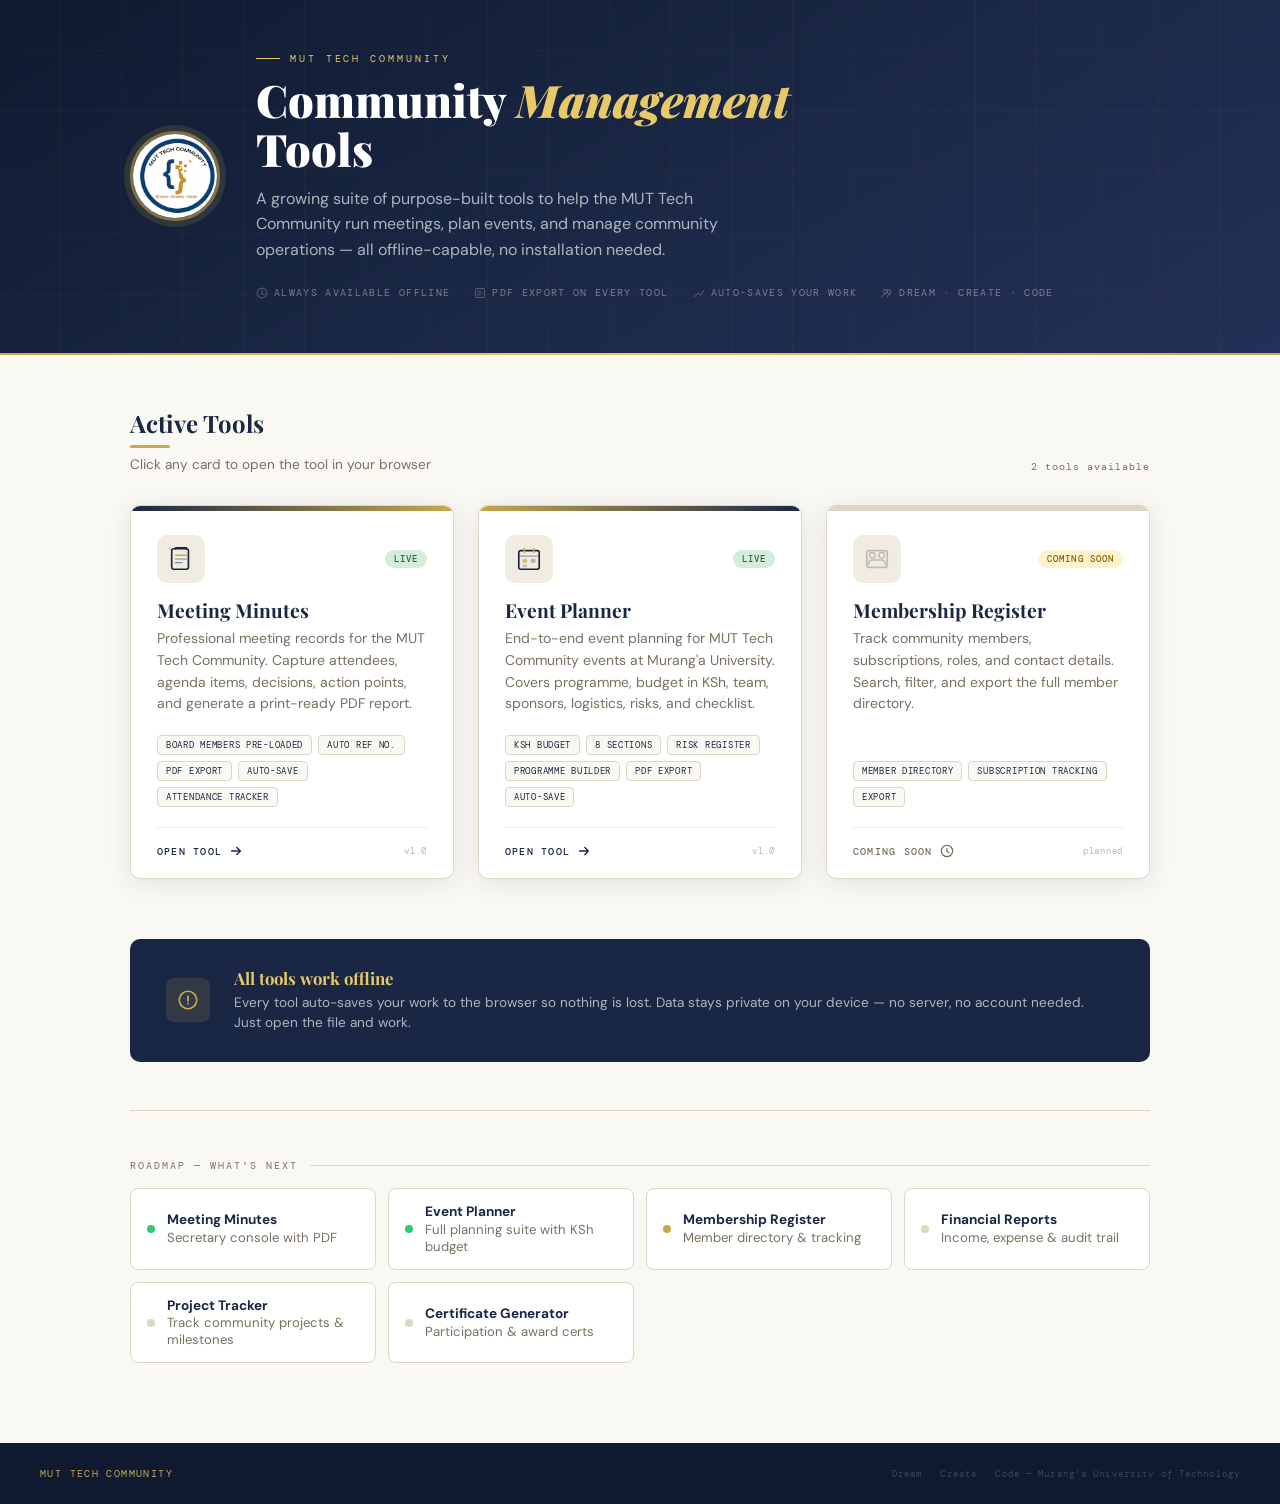
==== index.html @ bc222df1 "fix: typo, file ext being duplicated" ====
<!DOCTYPE html>
<html lang="en">
<head>
<meta charset="UTF-8"/>
<meta name="viewport" content="width=device-width, initial-scale=1.0"/>
<title>MUT Tech Community — Community Tools</title>
<link href="https://fonts.googleapis.com/css2?family=Playfair+Display:ital,wght@0,700;0,900;1,700&family=DM+Sans:wght@300;400;500;600&family=DM+Mono:wght@400;500&display=swap" rel="stylesheet"/>
<style>
*,*::before,*::after{box-sizing:border-box;margin:0;padding:0}

:root{
  --navy:#1a2744;
  --navy2:#243057;
  --navy3:#0f1a30;
  --gold:#c9a84c;
  --gold2:#e8c96a;
  --gold3:#f5dfa0;
  --cream:#faf8f3;
  --warm:#f0ece0;
  --border:#ddd6c4;
  --text:#1a1a1a;
  --muted:#7a7060;
  --white:#ffffff;
  --card-shadow:0 4px 24px rgba(26,39,68,0.10);
  --card-shadow-hover:0 12px 40px rgba(26,39,68,0.18);
}

html{scroll-behavior:smooth}

body{
  background:var(--cream);
  color:var(--text);
  font-family:'DM Sans',sans-serif;
  min-height:100vh;
  overflow-x:hidden;
}

/* ── HERO HEADER ── */
.hero{
  background:linear-gradient(150deg, var(--navy3) 0%, var(--navy) 50%, var(--navy2) 100%);
  color:var(--white);
  padding:0;
  position:relative;
  overflow:hidden;
}

/* Geometric background pattern */
.hero::before{
  content:'';
  position:absolute;
  inset:0;
  background-image:
    repeating-linear-gradient(0deg, transparent, transparent 60px, rgba(201,168,76,0.04) 60px, rgba(201,168,76,0.04) 61px),
    repeating-linear-gradient(90deg, transparent, transparent 60px, rgba(201,168,76,0.04) 60px, rgba(201,168,76,0.04) 61px);
  pointer-events:none;
}
.hero::after{
  content:'';
  position:absolute;
  bottom:-2px;left:0;right:0;height:4px;
  background:linear-gradient(90deg, var(--gold), var(--gold2), var(--gold));
}

.hero-inner{
  max-width:1100px;
  margin:0 auto;
  padding:52px 40px 56px;
  display:flex;
  align-items:center;
  gap:36px;
  position:relative;
  z-index:1;
}

.hero-logo-wrap{
  flex-shrink:0;
  width:90px;height:90px;
  border-radius:50%;
  border:3px solid rgba(201,168,76,0.6);
  overflow:hidden;
  box-shadow:0 0 0 6px rgba(201,168,76,0.15);
  animation:logoIn 0.7s cubic-bezier(.22,1,.36,1) both;
}
.hero-logo-wrap img{width:100%;height:100%;object-fit:cover}

@keyframes logoIn{from{opacity:0;transform:scale(0.7)}to{opacity:1;transform:scale(1)}}

.hero-text{animation:textIn 0.7s 0.12s cubic-bezier(.22,1,.36,1) both}
@keyframes textIn{from{opacity:0;transform:translateY(18px)}to{opacity:1;transform:translateY(0)}}

.hero-eyebrow{
  font-family:'DM Mono',monospace;
  font-size:0.65rem;
  letter-spacing:0.28em;
  text-transform:uppercase;
  color:var(--gold2);
  margin-bottom:10px;
  display:flex;
  align-items:center;
  gap:10px;
}
.hero-eyebrow::before{content:'';display:block;width:24px;height:1.5px;background:var(--gold2)}

.hero-title{
  font-family:'Playfair Display',serif;
  font-size:clamp(1.9rem,4vw,2.8rem);
  font-weight:900;
  line-height:1.1;
  margin-bottom:12px;
  color:var(--white);
}
.hero-title em{
  font-style:italic;
  color:var(--gold2);
}

.hero-tagline{
  font-size:1rem;
  color:rgba(255,255,255,0.65);
  max-width:520px;
  line-height:1.6;
  margin-bottom:24px;
}

.hero-meta{
  display:flex;
  gap:24px;
  flex-wrap:wrap;
}
.hero-meta-item{
  font-family:'DM Mono',monospace;
  font-size:0.6rem;
  letter-spacing:0.14em;
  text-transform:uppercase;
  color:rgba(255,255,255,0.4);
  display:flex;
  align-items:center;
  gap:6px;
}
.hero-meta-item svg{opacity:0.6}

/* ── MAIN CONTENT ── */
.content{
  max-width:1100px;
  margin:0 auto;
  padding:52px 40px 80px;
}

/* ── SECTION HEADER ── */
.section-header{
  margin-bottom:32px;
  display:flex;
  align-items:flex-end;
  justify-content:space-between;
  gap:16px;
}
.section-title{
  font-family:'Playfair Display',serif;
  font-size:1.5rem;
  font-weight:700;
  color:var(--navy);
  position:relative;
}
.section-title::after{
  content:'';
  display:block;
  margin-top:6px;
  width:40px;height:3px;
  background:var(--gold);
  border-radius:2px;
}
.section-sub{
  font-size:0.85rem;
  color:var(--muted);
  margin-top:8px;
  font-weight:400;
}
.section-count{
  font-family:'DM Mono',monospace;
  font-size:0.62rem;
  letter-spacing:0.1em;
  color:var(--muted);
  white-space:nowrap;
}

/* ── TOOLS GRID ── */
.tools-grid{
  display:grid;
  grid-template-columns:repeat(auto-fill, minmax(320px, 1fr));
  gap:24px;
  margin-bottom:60px;
}

/* ── TOOL CARD ── */
.tool-card{
  background:var(--white);
  border:1px solid var(--border);
  border-radius:10px;
  overflow:hidden;
  text-decoration:none;
  color:inherit;
  display:flex;
  flex-direction:column;
  box-shadow:var(--card-shadow);
  transition:transform 0.22s cubic-bezier(.22,1,.36,1), box-shadow 0.22s ease, border-color 0.22s ease;
  animation:cardIn 0.5s cubic-bezier(.22,1,.36,1) both;
}
.tool-card:hover{
  transform:translateY(-5px);
  box-shadow:var(--card-shadow-hover);
  border-color:var(--gold);
}

@keyframes cardIn{from{opacity:0;transform:translateY(24px)}to{opacity:1;transform:translateY(0)}}
.tool-card:nth-child(1){animation-delay:0.05s}
.tool-card:nth-child(2){animation-delay:0.12s}
.tool-card:nth-child(3){animation-delay:0.19s}
.tool-card:nth-child(4){animation-delay:0.26s}
.tool-card:nth-child(5){animation-delay:0.33s}
.tool-card:nth-child(6){animation-delay:0.40s}

.card-stripe{
  height:5px;
  background:linear-gradient(90deg, var(--navy), var(--gold));
}

.card-body{
  padding:24px 26px 20px;
  flex:1;
  display:flex;
  flex-direction:column;
}

.card-icon-row{
  display:flex;
  align-items:center;
  justify-content:space-between;
  margin-bottom:16px;
}

.card-icon{
  width:48px;height:48px;
  background:var(--warm);
  border-radius:10px;
  display:flex;
  align-items:center;
  justify-content:center;
  flex-shrink:0;
  transition:background 0.2s;
}
.tool-card:hover .card-icon{background:rgba(26,39,68,0.08)}

.card-status{
  font-family:'DM Mono',monospace;
  font-size:0.56rem;
  letter-spacing:0.12em;
  text-transform:uppercase;
  padding:3px 9px;
  border-radius:10px;
  font-weight:500;
}
.status-live{background:#d4edda;color:#1e6b3c}
.status-soon{background:#fff3cd;color:#856404}
.status-planned{background:var(--warm);color:var(--muted)}

.card-name{
  font-family:'Playfair Display',serif;
  font-size:1.2rem;
  font-weight:700;
  color:var(--navy);
  margin-bottom:6px;
  line-height:1.2;
}

.card-desc{
  font-size:0.875rem;
  color:var(--muted);
  line-height:1.55;
  flex:1;
  margin-bottom:20px;
}

.card-features{
  display:flex;
  flex-wrap:wrap;
  gap:6px;
  margin-bottom:20px;
}
.feature-tag{
  font-family:'DM Mono',monospace;
  font-size:0.56rem;
  letter-spacing:0.08em;
  text-transform:uppercase;
  background:var(--cream);
  border:1px solid var(--border);
  color:var(--navy);
  padding:3px 8px;
  border-radius:4px;
}

.card-footer{
  border-top:1px solid var(--warm);
  padding-top:16px;
  display:flex;
  align-items:center;
  justify-content:space-between;
}
.card-open-btn{
  font-family:'DM Mono',monospace;
  font-size:0.65rem;
  letter-spacing:0.12em;
  text-transform:uppercase;
  color:var(--navy);
  font-weight:500;
  display:flex;
  align-items:center;
  gap:7px;
  transition:gap 0.2s;
}
.tool-card:hover .card-open-btn{gap:11px}
.card-open-btn svg{transition:transform 0.2s}
.tool-card:hover .card-open-btn svg{transform:translateX(3px)}

.card-version{
  font-family:'DM Mono',monospace;
  font-size:0.55rem;
  color:rgba(122,112,96,0.5);
  letter-spacing:0.08em;
}

/* ── COMING SOON CARD ── */
.tool-card.coming-soon{
  opacity:0.6;
  pointer-events:none;
  cursor:default;
}
.tool-card.coming-soon:hover{
  transform:none;
  box-shadow:var(--card-shadow);
  border-color:var(--border);
}

/* ── DIVIDER ── */
.divider{
  border:none;
  border-top:1px solid var(--border);
  margin:48px 0;
}

/* ── INFO STRIP ── */
.info-strip{
  background:var(--navy);
  border-radius:10px;
  padding:28px 36px;
  display:flex;
  align-items:center;
  gap:24px;
  color:var(--white);
}
.info-strip-icon{
  width:44px;height:44px;flex-shrink:0;
  background:rgba(201,168,76,0.15);
  border-radius:8px;
  display:flex;align-items:center;justify-content:center;
}
.info-strip h3{
  font-family:'Playfair Display',serif;
  font-size:1.05rem;
  font-weight:700;
  margin-bottom:4px;
  color:var(--gold2);
}
.info-strip p{font-size:0.85rem;color:rgba(255,255,255,0.65);line-height:1.5}

/* ── ROADMAP ── */
.roadmap{
  margin-top:48px;
}
.roadmap-title{
  font-family:'DM Mono',monospace;
  font-size:0.62rem;
  letter-spacing:0.2em;
  text-transform:uppercase;
  color:var(--muted);
  margin-bottom:16px;
  display:flex;
  align-items:center;
  gap:12px;
}
.roadmap-title::after{content:'';flex:1;height:1px;background:var(--border)}

.roadmap-grid{
  display:grid;
  grid-template-columns:repeat(auto-fill,minmax(200px,1fr));
  gap:12px;
}
.roadmap-item{
  background:var(--white);
  border:1px solid var(--border);
  border-radius:8px;
  padding:14px 16px;
  display:flex;
  align-items:center;
  gap:12px;
}
.roadmap-dot{
  width:8px;height:8px;flex-shrink:0;
  border-radius:50%;
}
.dot-planned{background:var(--border)}
.dot-soon{background:var(--gold)}
.dot-live{background:#2ecc71}

.roadmap-label{
  font-size:0.82rem;
  color:var(--muted);
  line-height:1.3;
}
.roadmap-label strong{color:var(--navy);display:block;font-size:0.85rem}

/* ── FOOTER ── */
.site-footer{
  background:var(--navy3);
  color:rgba(255,255,255,0.4);
  padding:24px 40px;
  display:flex;
  align-items:center;
  justify-content:space-between;
  gap:16px;
  flex-wrap:wrap;
}
.footer-brand{
  font-family:'DM Mono',monospace;
  font-size:0.62rem;
  letter-spacing:0.14em;
  text-transform:uppercase;
  color:var(--gold);
}
.footer-tagline{
  font-family:'DM Mono',monospace;
  font-size:0.58rem;
  letter-spacing:0.12em;
  opacity:0.5;
}

/* ── RESPONSIVE ── */
@media(max-width:640px){
  .hero-inner{flex-direction:column;text-align:center;padding:36px 20px 40px}
  .hero-eyebrow{justify-content:center}
  .content{padding:36px 20px 60px}
  .tools-grid{grid-template-columns:1fr}
  .section-header{flex-direction:column;align-items:flex-start}
  .info-strip{flex-direction:column;text-align:center}
  .site-footer{flex-direction:column;text-align:center}
}
</style>
</head>
<body>

<!-- ═══════════════ HERO ═══════════════ -->
<header class="hero">
  <div class="hero-inner">
    <div class="hero-logo-wrap">
      <img src="[data-uri]" alt="MUT Tech Community Logo"/>
    </div>
    <div class="hero-text">
      <div class="hero-eyebrow">MUT Tech Community</div>
      <h1 class="hero-title">Community <em>Management</em><br/>Tools</h1>
      <p class="hero-tagline">A growing suite of purpose-built tools to help the MUT Tech Community run meetings, plan events, and manage community operations — all offline-capable, no installation needed.</p>
      <div class="hero-meta">
        <span class="hero-meta-item">
          <svg width="12" height="12" viewBox="0 0 16 16" fill="none"><circle cx="8" cy="8" r="6.5" stroke="currentColor" stroke-width="1.4"/><path d="M8 4v4.5l3 1.5" stroke="currentColor" stroke-width="1.4" stroke-linecap="round"/></svg>
          Always available offline
        </span>
        <span class="hero-meta-item">
          <svg width="12" height="12" viewBox="0 0 16 16" fill="none"><rect x="2" y="2" width="12" height="12" rx="2" stroke="currentColor" stroke-width="1.4"/><path d="M5 8h6M5 5.5h4M5 10.5h3" stroke="currentColor" stroke-width="1.3" stroke-linecap="round"/></svg>
          PDF export on every tool
        </span>
        <span class="hero-meta-item">
          <svg width="12" height="12" viewBox="0 0 16 16" fill="none"><path d="M2 13l5-5 3 3 4-6" stroke="currentColor" stroke-width="1.4" stroke-linecap="round" stroke-linejoin="round"/></svg>
          Auto-saves your work
        </span>
        <span class="hero-meta-item">
          <svg width="12" height="12" viewBox="0 0 16 16" fill="none"><circle cx="5.5" cy="6" r="2.5" stroke="currentColor" stroke-width="1.4"/><circle cx="10.5" cy="6" r="2.5" stroke="currentColor" stroke-width="1.4"/><path d="M1 14c0-2.5 2-4.5 4.5-4.5M8 14c0-2.5 2-4.5 4.5-4.5" stroke="currentColor" stroke-width="1.3" stroke-linecap="round"/></svg>
          Dream · Create · Code
        </span>
      </div>
    </div>
  </div>
</header>

<!-- ═══════════════ MAIN CONTENT ═══════════════ -->
<main class="content">

  <!-- Active Tools -->
  <div class="section-header">
    <div>
      <div class="section-title">Active Tools</div>
      <div class="section-sub">Click any card to open the tool in your browser</div>
    </div>
    <span class="section-count" id="tool-count">2 tools available</span>
  </div>

  <div class="tools-grid" id="tools-grid">

    <!-- ── MEETING MINUTES ── -->
    <a class="tool-card" href="meeting-minutes/index.html">
      <div class="card-stripe"></div>
      <div class="card-body">
        <div class="card-icon-row">
          <div class="card-icon">
            <svg width="26" height="26" viewBox="0 0 28 28" fill="none">
              <rect x="4" y="3" width="18" height="22" rx="2" stroke="#1a2744" stroke-width="1.8"/>
              <path d="M8 4V2.5A.5.5 0 018.5 2h11a.5.5 0 01.5.5V4" stroke="#1a2744" stroke-width="1.6"/>
              <line x1="8" y1="10" x2="20" y2="10" stroke="#c9a84c" stroke-width="1.5" stroke-linecap="round"/>
              <line x1="8" y1="14" x2="20" y2="14" stroke="#1a2744" stroke-width="1.3" stroke-linecap="round" opacity="0.5"/>
              <line x1="8" y1="18" x2="15" y2="18" stroke="#1a2744" stroke-width="1.3" stroke-linecap="round" opacity="0.5"/>
            </svg>
          </div>
          <span class="card-status status-live">Live</span>
        </div>
        <div class="card-name">Meeting Minutes</div>
        <div class="card-desc">Professional meeting records for the MUT Tech Community. Capture attendees, agenda items, decisions, action points, and generate a print-ready PDF report.</div>
        <div class="card-features">
          <span class="feature-tag">Board Members Pre-loaded</span>
          <span class="feature-tag">Auto Ref No.</span>
          <span class="feature-tag">PDF Export</span>
          <span class="feature-tag">Auto-save</span>
          <span class="feature-tag">Attendance Tracker</span>
        </div>
        <div class="card-footer">
          <span class="card-open-btn">
            Open Tool
            <svg width="14" height="14" viewBox="0 0 16 16" fill="none"><path d="M3 8h10M9 4l4 4-4 4" stroke="currentColor" stroke-width="1.6" stroke-linecap="round" stroke-linejoin="round"/></svg>
          </span>
          <span class="card-version">v1.0</span>
        </div>
      </div>
    </a>

    <!-- ── EVENT PLANNER ── -->
    <a class="tool-card" href="event-planner/index.html">
      <div class="card-stripe" style="background:linear-gradient(90deg,#c9a84c,#1a2744)"></div>
      <div class="card-body">
        <div class="card-icon-row">
          <div class="card-icon">
            <svg width="26" height="26" viewBox="0 0 28 28" fill="none">
              <rect x="3" y="5" width="22" height="20" rx="2" stroke="#1a2744" stroke-width="1.8"/>
              <path d="M9 3v4M19 3v4" stroke="#c9a84c" stroke-width="1.8" stroke-linecap="round"/>
              <line x1="3" y1="11" x2="25" y2="11" stroke="#1a2744" stroke-width="1.4" opacity="0.4"/>
              <rect x="7" y="14" width="5" height="4" rx="1" fill="#c9a84c" opacity="0.7"/>
              <rect x="16" y="14" width="5" height="4" rx="1" fill="#1a2744" opacity="0.3"/>
              <rect x="7" y="20" width="5" height="3" rx="1" fill="#1a2744" opacity="0.2"/>
            </svg>
          </div>
          <span class="card-status status-live">Live</span>
        </div>
        <div class="card-name">Event Planner</div>
        <div class="card-desc">End-to-end event planning for MUT Tech Community events at Murang'a University. Covers programme, budget in KSh, team, sponsors, logistics, risks, and checklist.</div>
        <div class="card-features">
          <span class="feature-tag">KSh Budget</span>
          <span class="feature-tag">8 Sections</span>
          <span class="feature-tag">Risk Register</span>
          <span class="feature-tag">Programme Builder</span>
          <span class="feature-tag">PDF Export</span>
          <span class="feature-tag">Auto-save</span>
        </div>
        <div class="card-footer">
          <span class="card-open-btn">
            Open Tool
            <svg width="14" height="14" viewBox="0 0 16 16" fill="none"><path d="M3 8h10M9 4l4 4-4 4" stroke="currentColor" stroke-width="1.6" stroke-linecap="round" stroke-linejoin="round"/></svg>
          </span>
          <span class="card-version">v1.0</span>
        </div>
      </div>
    </a>

    <!-- ── COMING SOON PLACEHOLDER ── (example of how to add new tools) -->
    <div class="tool-card coming-soon" aria-disabled="true">
      <div class="card-stripe" style="background:var(--border)"></div>
      <div class="card-body">
        <div class="card-icon-row">
          <div class="card-icon">
            <svg width="26" height="26" viewBox="0 0 28 28" fill="none">
              <rect x="3" y="5" width="22" height="18" rx="2" stroke="#bbb" stroke-width="1.8"/>
              <circle cx="9" cy="10" r="3" stroke="#bbb" stroke-width="1.5"/>
              <circle cx="19" cy="10" r="3" stroke="#bbb" stroke-width="1.5"/>
              <path d="M5 20c0-3.3 1.8-5 4-5h10c2.2 0 4 1.7 4 5" stroke="#bbb" stroke-width="1.5" stroke-linecap="round"/>
            </svg>
          </div>
          <span class="card-status status-soon">Coming Soon</span>
        </div>
        <div class="card-name">Membership Register</div>
        <div class="card-desc">Track community members, subscriptions, roles, and contact details. Search, filter, and export the full member directory.</div>
        <div class="card-features">
          <span class="feature-tag">Member Directory</span>
          <span class="feature-tag">Subscription Tracking</span>
          <span class="feature-tag">Export</span>
        </div>
        <div class="card-footer">
          <span class="card-open-btn" style="color:var(--muted)">
            Coming Soon
            <svg width="14" height="14" viewBox="0 0 16 16" fill="none"><circle cx="8" cy="8" r="6.5" stroke="currentColor" stroke-width="1.4"/><path d="M8 5v3.5l2.5 1.5" stroke="currentColor" stroke-width="1.4" stroke-linecap="round"/></svg>
          </span>
          <span class="card-version">planned</span>
        </div>
      </div>
    </div>

  </div><!-- end tools-grid -->

  <!-- Info strip -->
  <div class="info-strip">
    <div class="info-strip-icon">
      <svg width="22" height="22" viewBox="0 0 24 24" fill="none">
        <circle cx="12" cy="12" r="9.5" stroke="#c9a84c" stroke-width="1.8"/>
        <path d="M12 8v5" stroke="#c9a84c" stroke-width="2" stroke-linecap="round"/>
        <circle cx="12" cy="16" r="1" fill="#c9a84c"/>
      </svg>
    </div>
    <div>
      <h3>All tools work offline</h3>
      <p>Every tool auto-saves your work to the browser so nothing is lost. Data stays private on your device — no server, no account needed. Just open the file and work.</p>
    </div>
  </div>

  <hr class="divider"/>

  <!-- Roadmap -->
  <div class="roadmap">
    <div class="roadmap-title">Roadmap — What's Next</div>
    <div class="roadmap-grid">
      <div class="roadmap-item"><span class="roadmap-dot dot-live"></span><div class="roadmap-label"><strong>Meeting Minutes</strong>Secretary console with PDF</div></div>
      <div class="roadmap-item"><span class="roadmap-dot dot-live"></span><div class="roadmap-label"><strong>Event Planner</strong>Full planning suite with KSh budget</div></div>
      <div class="roadmap-item"><span class="roadmap-dot dot-soon"></span><div class="roadmap-label"><strong>Membership Register</strong>Member directory & tracking</div></div>
      <div class="roadmap-item"><span class="roadmap-dot dot-planned"></span><div class="roadmap-label"><strong>Financial Reports</strong>Income, expense & audit trail</div></div>
      <div class="roadmap-item"><span class="roadmap-dot dot-planned"></span><div class="roadmap-label"><strong>Project Tracker</strong>Track community projects & milestones</div></div>
      <div class="roadmap-item"><span class="roadmap-dot dot-planned"></span><div class="roadmap-label"><strong>Certificate Generator</strong>Participation & award certs</div></div>
    </div>
  </div>

</main>

<!-- ═══════════════ FOOTER ═══════════════ -->
<footer class="site-footer">
  <span class="footer-brand">MUT Tech Community</span>
  <span class="footer-tagline">Dream · Create · Code — Murang'a University of Technology</span>
</footer>

</body>
</html>
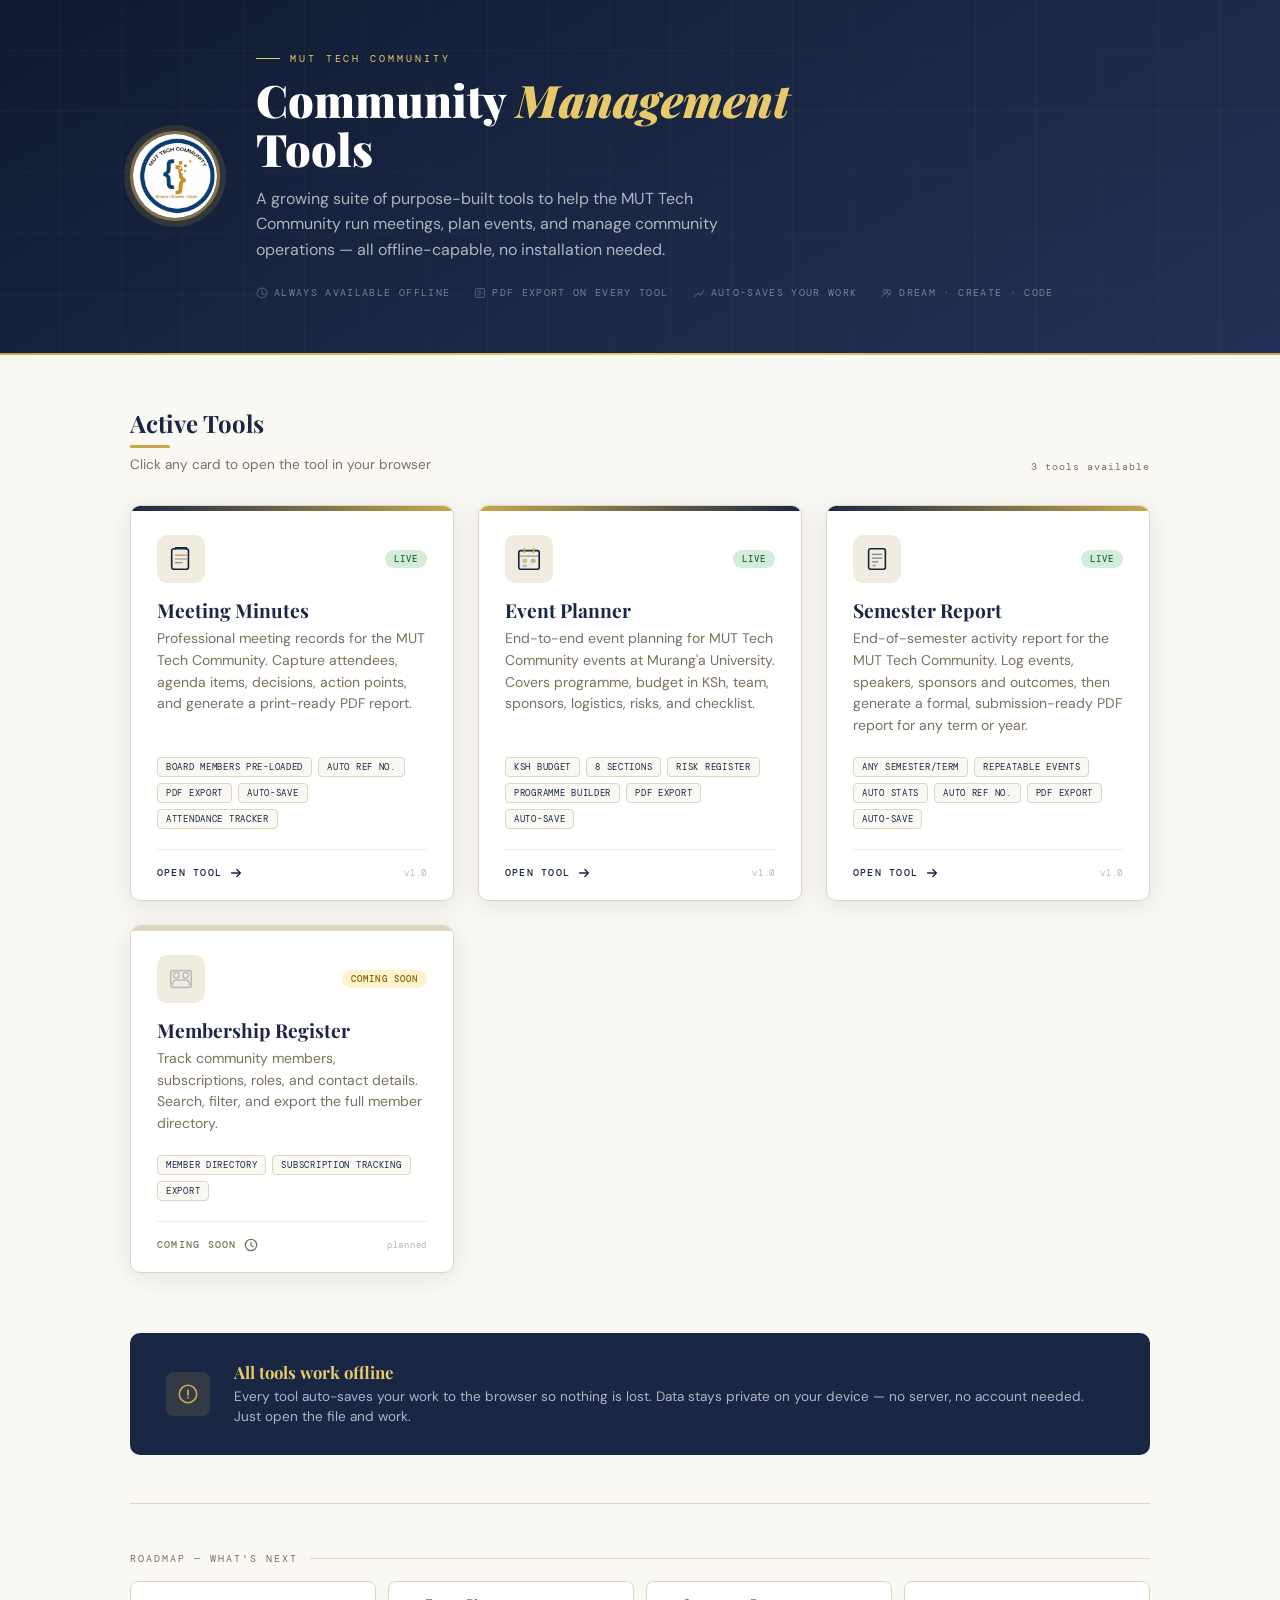
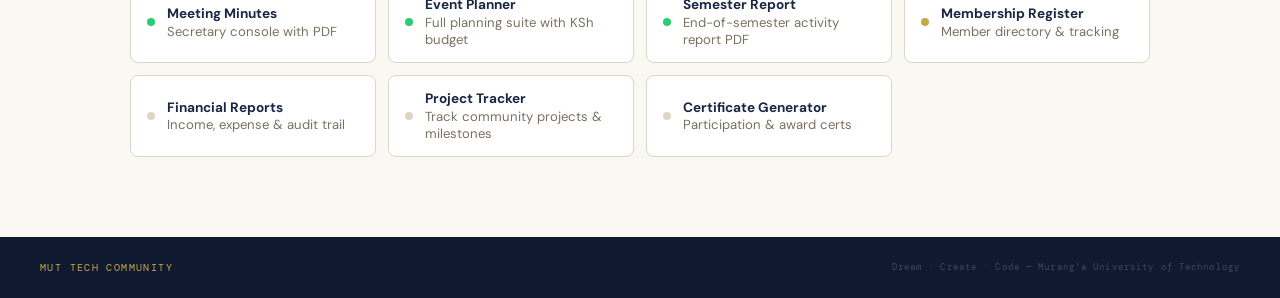
==== commit b50a7c4e: "feat: add semester report generator tool Adds a standalone Semester Report Generator that survives a" ====
--- a/index.html
+++ b/index.html
@@ -498,7 +498,7 @@
       <div class="section-title">Active Tools</div>
       <div class="section-sub">Click any card to open the tool in your browser</div>
     </div>
-    <span class="section-count" id="tool-count">2 tools available</span>
+    <span class="section-count" id="tool-count">3 tools available</span>
   </div>
 
   <div class="tools-grid" id="tools-grid">
@@ -575,6 +575,40 @@
       </div>
     </a>
 
+    <!-- ── SEMESTER REPORT ── -->
+    <a class="tool-card" href="semester-report/index.html">
+      <div class="card-stripe" style="background:linear-gradient(90deg,#1a2744,#c9a84c)"></div>
+      <div class="card-body">
+        <div class="card-icon-row">
+          <div class="card-icon">
+            <svg width="26" height="26" viewBox="0 0 28 28" fill="none">
+              <rect x="5" y="3" width="18" height="22" rx="2" stroke="#1a2744" stroke-width="1.8"/>
+              <path d="M9 9h10M9 13h10M9 17h6" stroke="#1a2744" stroke-width="1.4" stroke-linecap="round" opacity="0.55"/>
+              <rect x="9" y="20" width="4" height="2.2" rx="0.5" fill="#c9a84c"/>
+            </svg>
+          </div>
+          <span class="card-status status-live">Live</span>
+        </div>
+        <div class="card-name">Semester Report</div>
+        <div class="card-desc">End-of-semester activity report for the MUT Tech Community. Log events, speakers, sponsors and outcomes, then generate a formal, submission-ready PDF report for any term or year.</div>
+        <div class="card-features">
+          <span class="feature-tag">Any Semester/Term</span>
+          <span class="feature-tag">Repeatable Events</span>
+          <span class="feature-tag">Auto Stats</span>
+          <span class="feature-tag">Auto Ref No.</span>
+          <span class="feature-tag">PDF Export</span>
+          <span class="feature-tag">Auto-save</span>
+        </div>
+        <div class="card-footer">
+          <span class="card-open-btn">
+            Open Tool
+            <svg width="14" height="14" viewBox="0 0 16 16" fill="none"><path d="M3 8h10M9 4l4 4-4 4" stroke="currentColor" stroke-width="1.6" stroke-linecap="round" stroke-linejoin="round"/></svg>
+          </span>
+          <span class="card-version">v1.0</span>
+        </div>
+      </div>
+    </a>
+
     <!-- ── COMING SOON PLACEHOLDER ── (example of how to add new tools) -->
     <div class="tool-card coming-soon" aria-disabled="true">
       <div class="card-stripe" style="background:var(--border)"></div>
@@ -632,6 +666,7 @@
     <div class="roadmap-grid">
       <div class="roadmap-item"><span class="roadmap-dot dot-live"></span><div class="roadmap-label"><strong>Meeting Minutes</strong>Secretary console with PDF</div></div>
       <div class="roadmap-item"><span class="roadmap-dot dot-live"></span><div class="roadmap-label"><strong>Event Planner</strong>Full planning suite with KSh budget</div></div>
+      <div class="roadmap-item"><span class="roadmap-dot dot-live"></span><div class="roadmap-label"><strong>Semester Report</strong>End-of-semester activity report PDF</div></div>
       <div class="roadmap-item"><span class="roadmap-dot dot-soon"></span><div class="roadmap-label"><strong>Membership Register</strong>Member directory & tracking</div></div>
       <div class="roadmap-item"><span class="roadmap-dot dot-planned"></span><div class="roadmap-label"><strong>Financial Reports</strong>Income, expense & audit trail</div></div>
       <div class="roadmap-item"><span class="roadmap-dot dot-planned"></span><div class="roadmap-label"><strong>Project Tracker</strong>Track community projects & milestones</div></div>
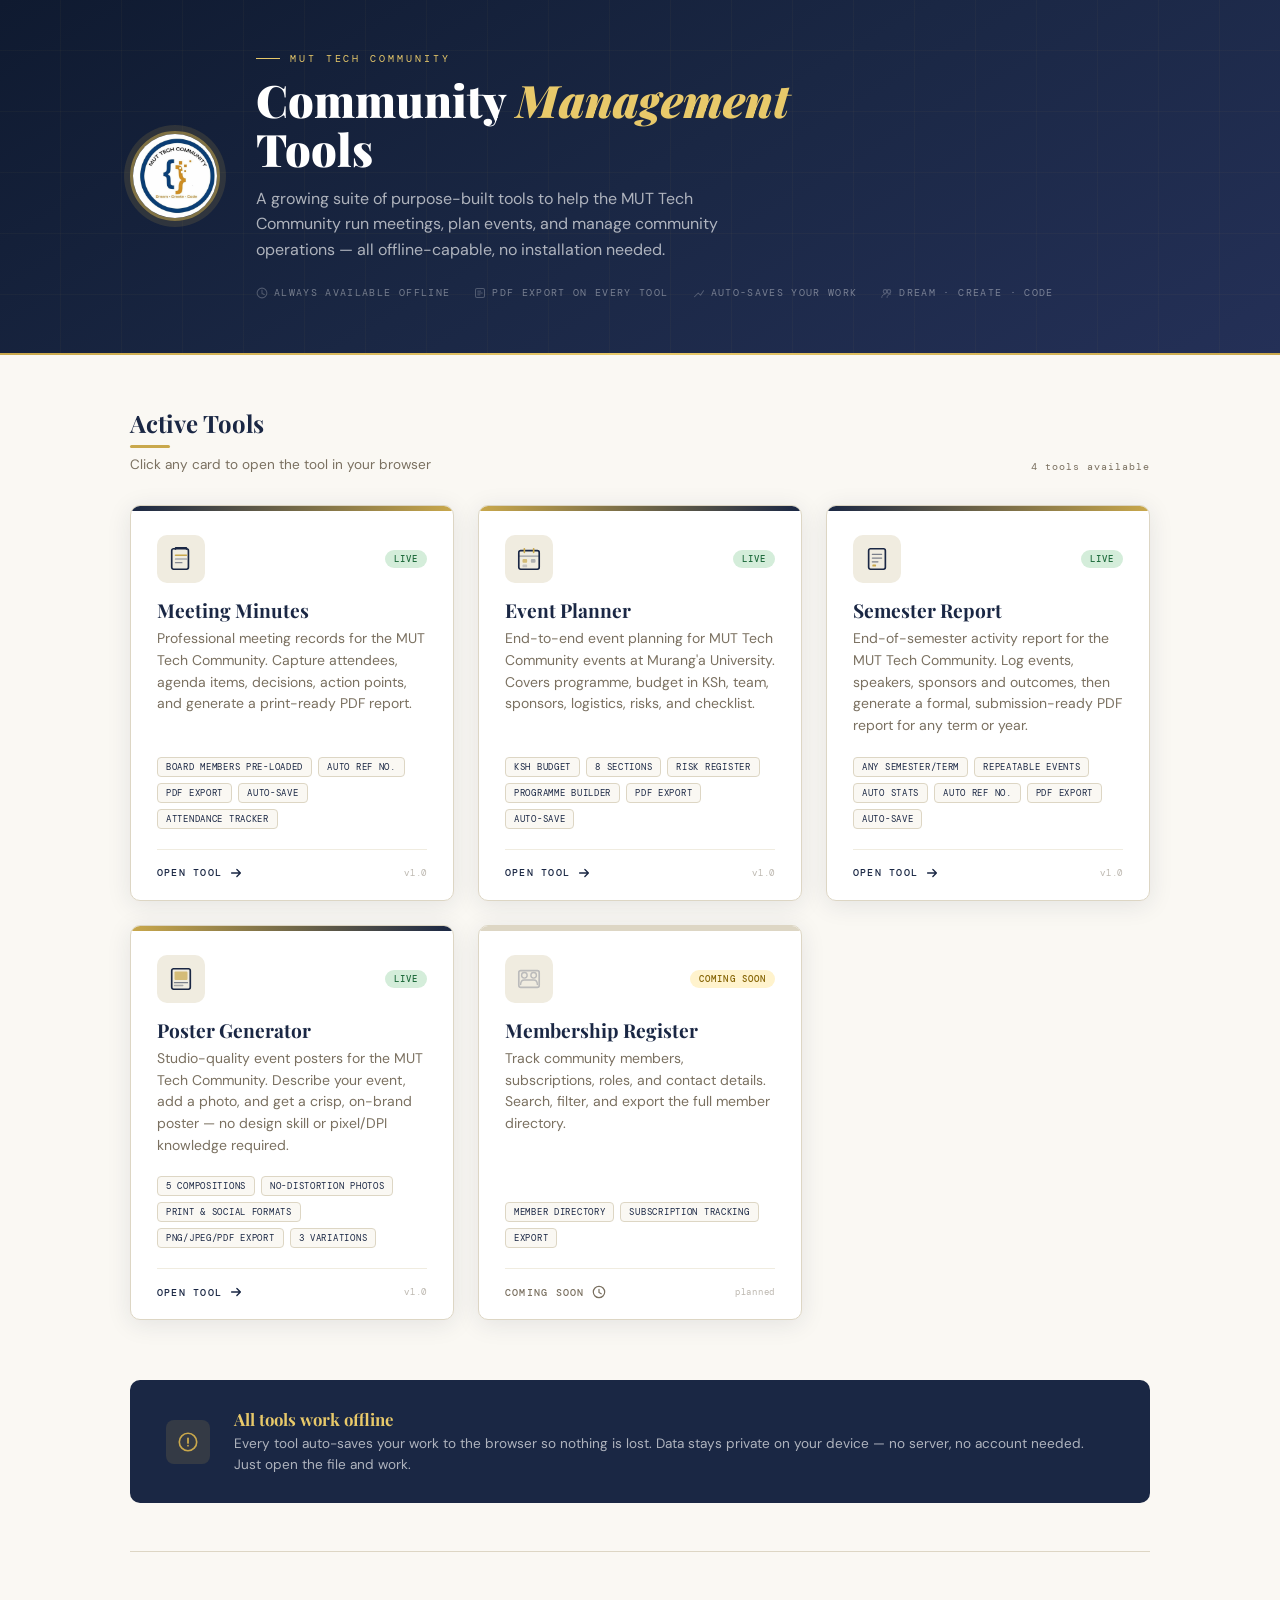
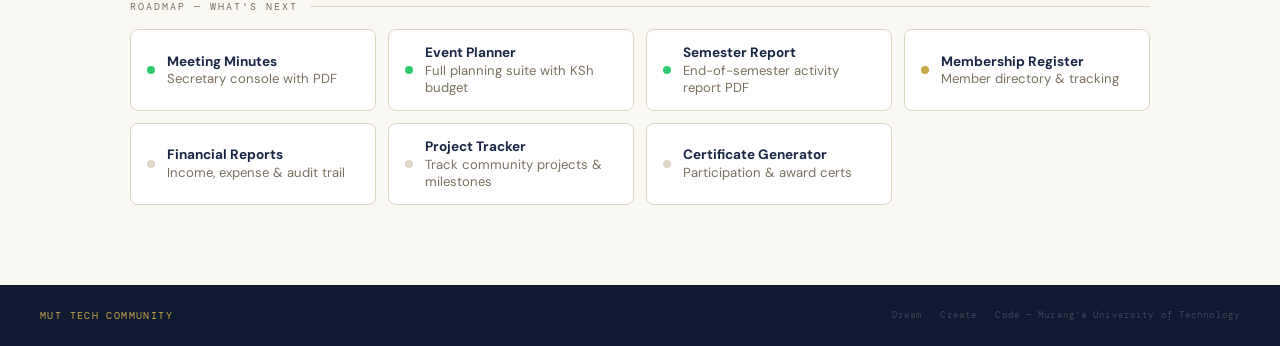
==== commit 9a6bffc9: "feat: add poster generator tool Studio-quality event poster generator for MUT Tech Community, built " ====
--- a/index.html
+++ b/index.html
@@ -498,7 +498,7 @@
       <div class="section-title">Active Tools</div>
       <div class="section-sub">Click any card to open the tool in your browser</div>
     </div>
-    <span class="section-count" id="tool-count">3 tools available</span>
+    <span class="section-count" id="tool-count">4 tools available</span>
   </div>
 
   <div class="tools-grid" id="tools-grid">
@@ -609,6 +609,40 @@
       </div>
     </a>
 
+    <!-- ── POSTER GENERATOR ── -->
+    <a class="tool-card" href="poster-generator/index.html">
+      <div class="card-stripe" style="background:linear-gradient(90deg,#c9a84c,#1a2744)"></div>
+      <div class="card-body">
+        <div class="card-icon-row">
+          <div class="card-icon">
+            <svg width="26" height="26" viewBox="0 0 28 28" fill="none">
+              <rect x="4" y="3" width="20" height="22" rx="2" stroke="#1a2744" stroke-width="1.8"/>
+              <rect x="7" y="6" width="14" height="9" rx="1" fill="#c9a84c" opacity="0.7"/>
+              <line x1="7" y1="18" x2="21" y2="18" stroke="#1a2744" stroke-width="1.4" stroke-linecap="round" opacity="0.55"/>
+              <line x1="7" y1="21" x2="16" y2="21" stroke="#1a2744" stroke-width="1.4" stroke-linecap="round" opacity="0.35"/>
+            </svg>
+          </div>
+          <span class="card-status status-live">Live</span>
+        </div>
+        <div class="card-name">Poster Generator</div>
+        <div class="card-desc">Studio-quality event posters for the MUT Tech Community. Describe your event, add a photo, and get a crisp, on-brand poster — no design skill or pixel/DPI knowledge required.</div>
+        <div class="card-features">
+          <span class="feature-tag">5 Compositions</span>
+          <span class="feature-tag">No-Distortion Photos</span>
+          <span class="feature-tag">Print &amp; Social Formats</span>
+          <span class="feature-tag">PNG/JPEG/PDF Export</span>
+          <span class="feature-tag">3 Variations</span>
+        </div>
+        <div class="card-footer">
+          <span class="card-open-btn">
+            Open Tool
+            <svg width="14" height="14" viewBox="0 0 16 16" fill="none"><path d="M3 8h10M9 4l4 4-4 4" stroke="currentColor" stroke-width="1.6" stroke-linecap="round" stroke-linejoin="round"/></svg>
+          </span>
+          <span class="card-version">v1.0</span>
+        </div>
+      </div>
+    </a>
+
     <!-- ── COMING SOON PLACEHOLDER ── (example of how to add new tools) -->
     <div class="tool-card coming-soon" aria-disabled="true">
       <div class="card-stripe" style="background:var(--border)"></div>
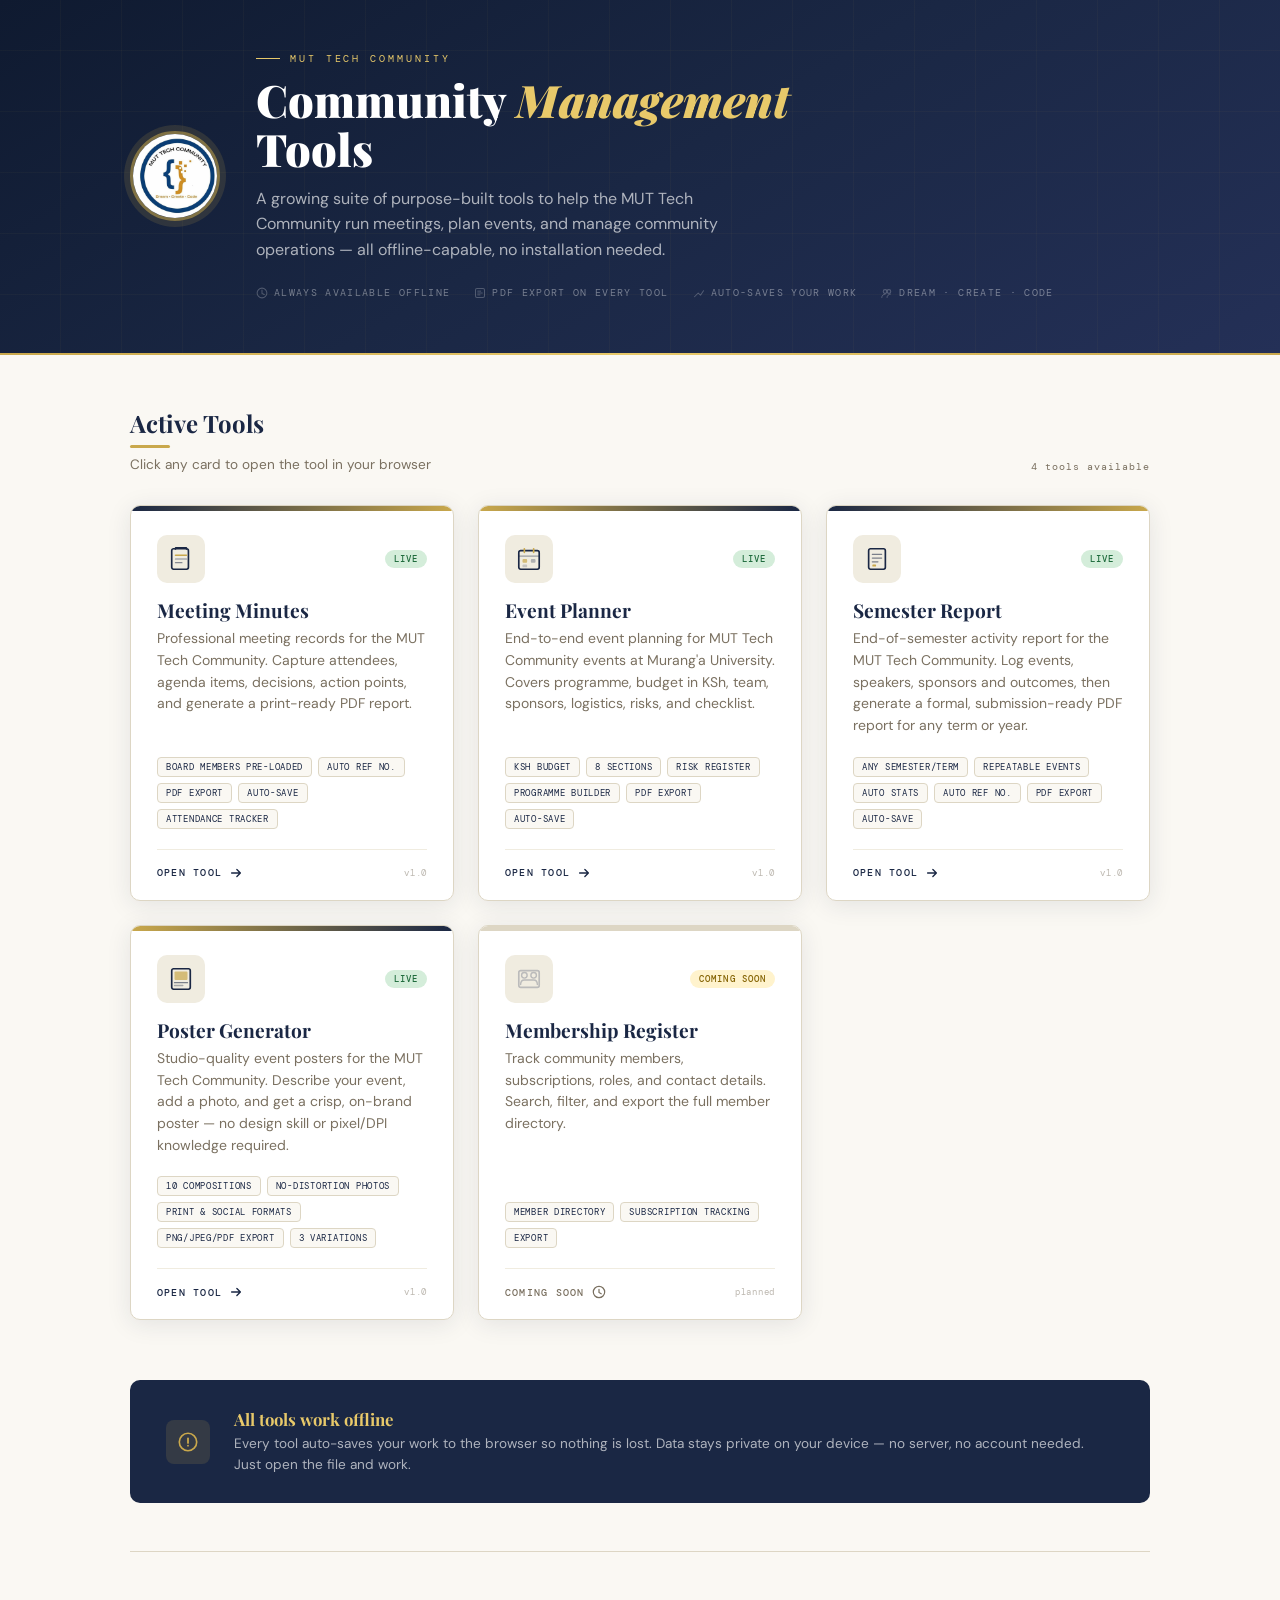
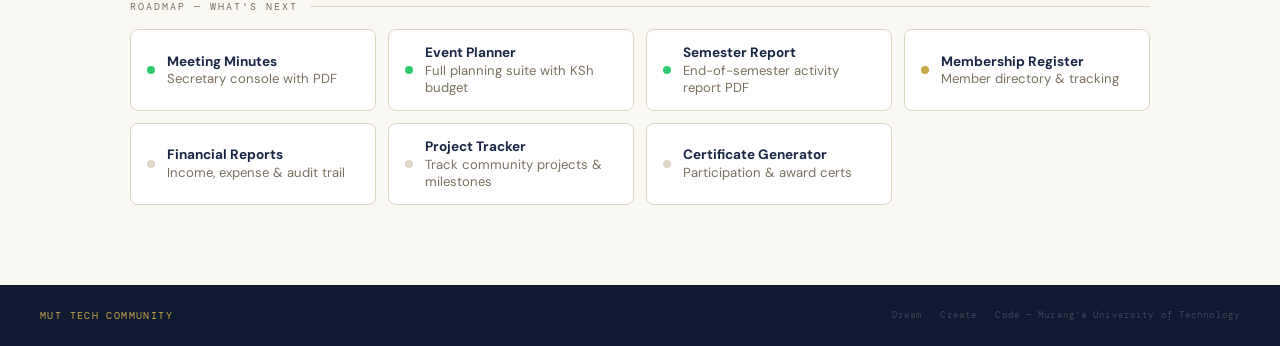
==== commit 4533debf: "feat: add 5 more poster compositions spanning info-heavy to visual-heavy Expands the composition lib" ====
--- a/index.html
+++ b/index.html
@@ -627,7 +627,7 @@
         <div class="card-name">Poster Generator</div>
         <div class="card-desc">Studio-quality event posters for the MUT Tech Community. Describe your event, add a photo, and get a crisp, on-brand poster — no design skill or pixel/DPI knowledge required.</div>
         <div class="card-features">
-          <span class="feature-tag">5 Compositions</span>
+          <span class="feature-tag">10 Compositions</span>
           <span class="feature-tag">No-Distortion Photos</span>
           <span class="feature-tag">Print &amp; Social Formats</span>
           <span class="feature-tag">PNG/JPEG/PDF Export</span>
